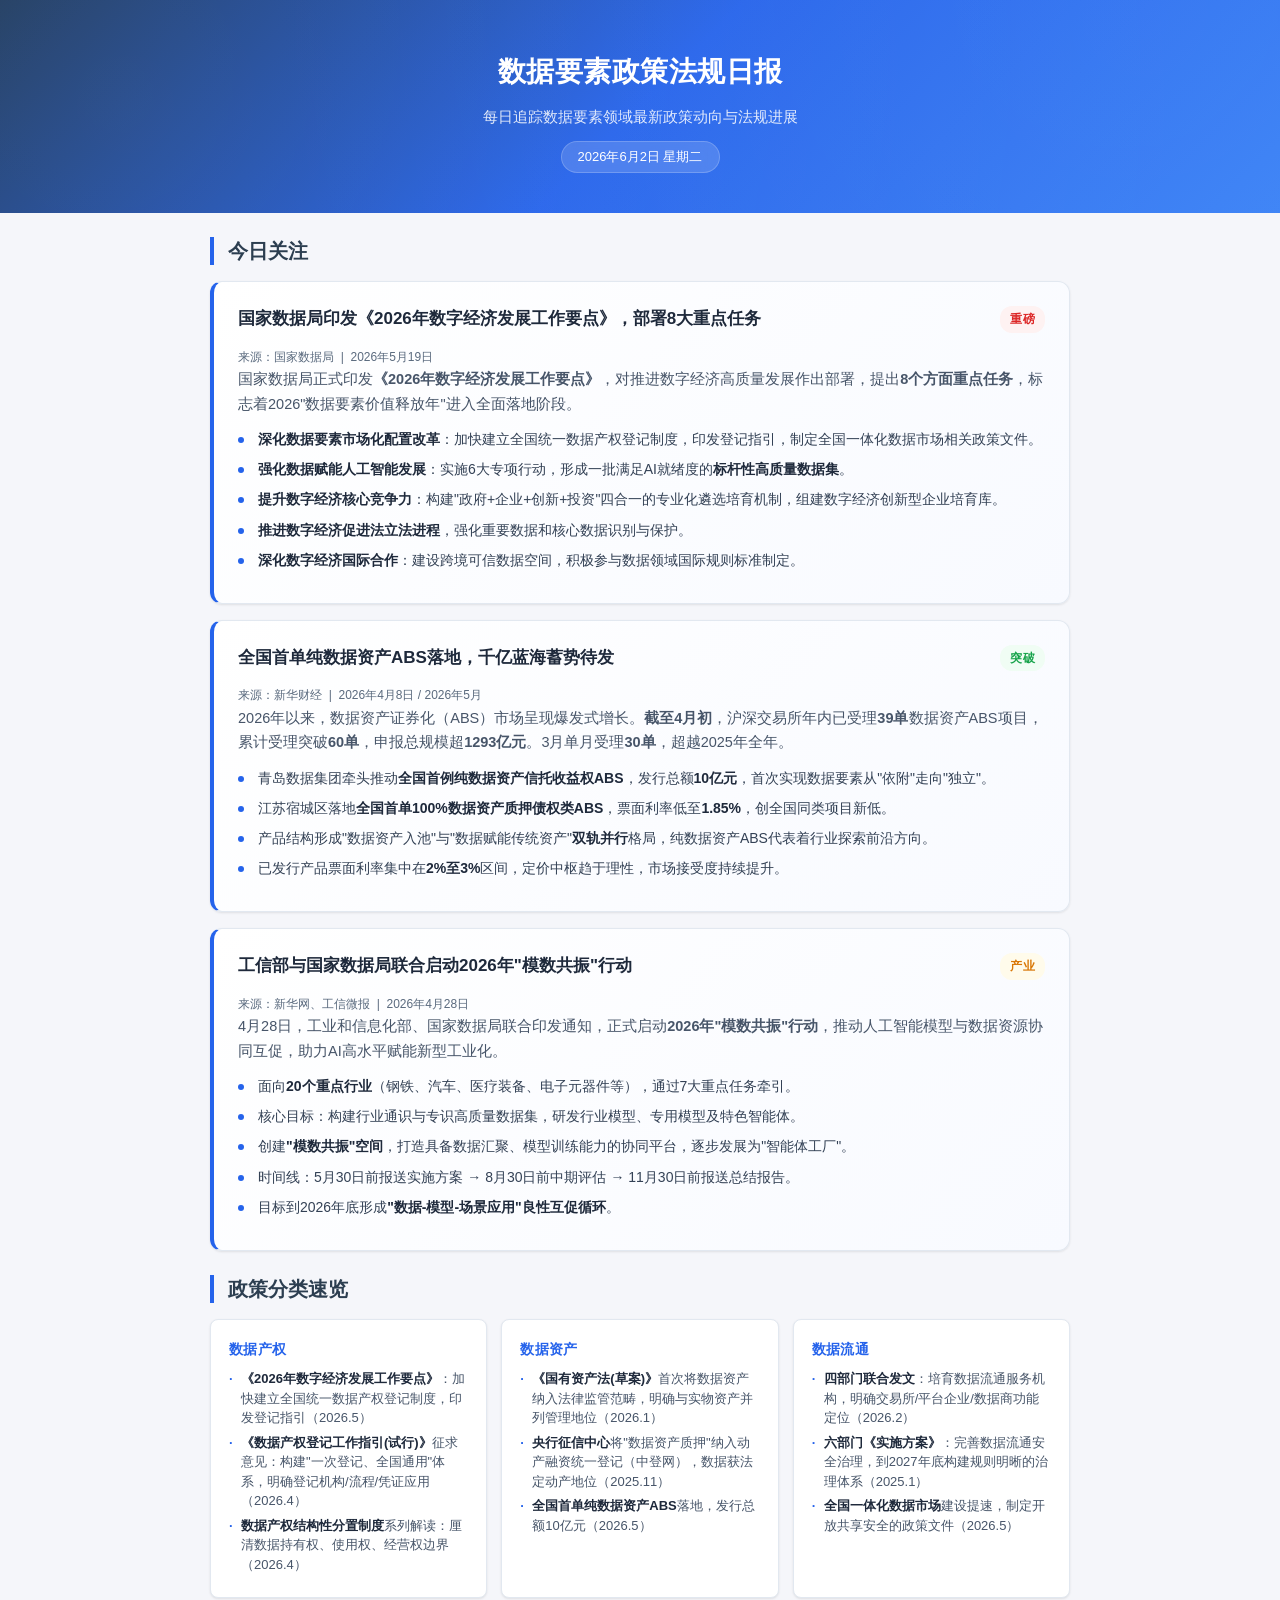
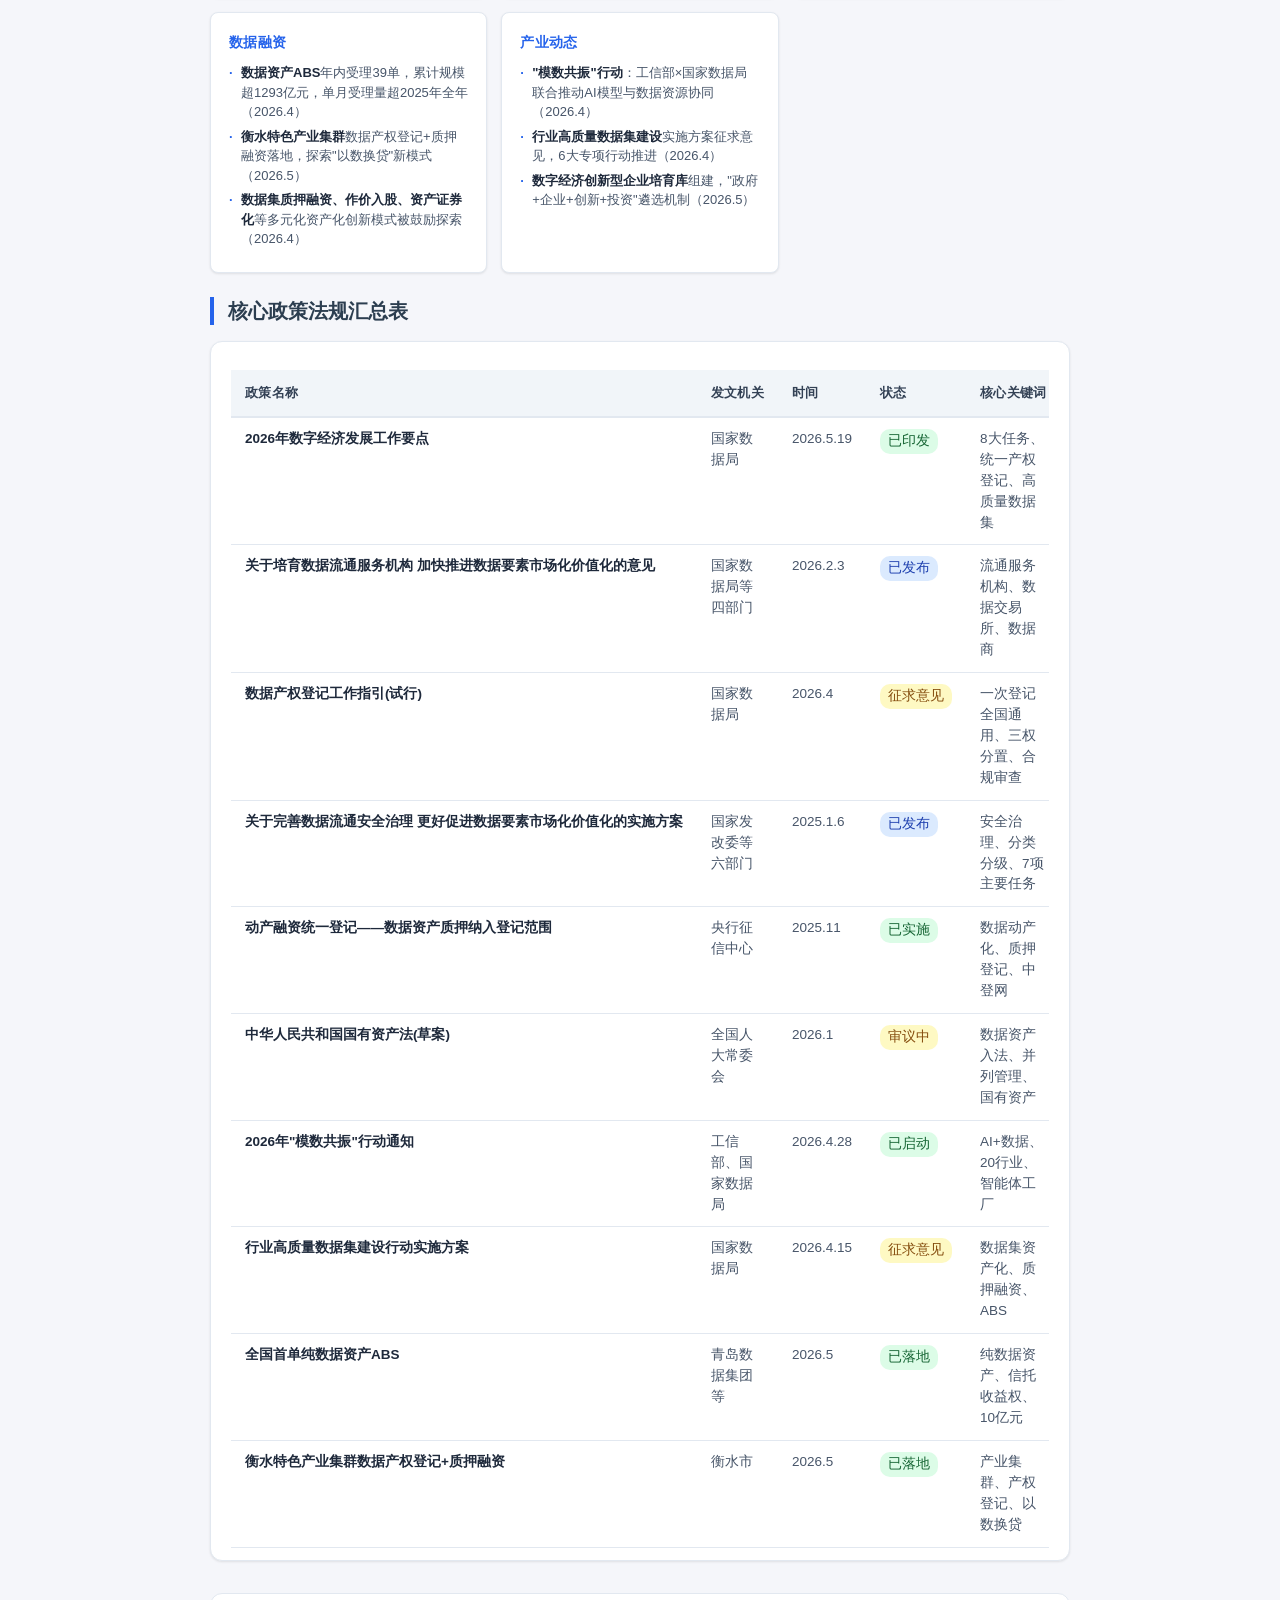
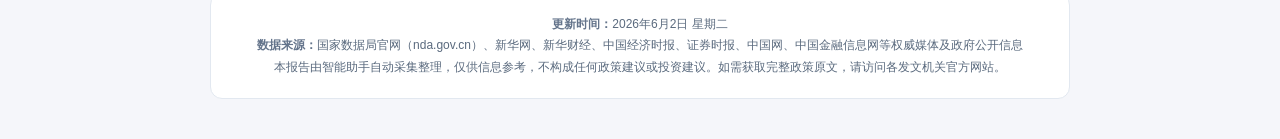
==== zhengce/index.html @ 7ed3e8ef "Add data policy daily report" ====
<!DOCTYPE html>
<html lang="zh-CN">
<head>
<meta charset="UTF-8">
<meta name="viewport" content="width=device-width, initial-scale=1.0">
<title>数据要素政策法规日报 | 2026年6月2日</title>
<style>
  :root {
    --bg: #f5f6fa;
    --card-bg: #ffffff;
    --text: #2c3e50;
    --text-secondary: #5a6a7e;
    --accent: #2563eb;
    --accent-light: #dbeafe;
    --accent-dark: #1d4ed8;
    --border: #e2e8f0;
    --tag-bg: #eff6ff;
    --tag-text: #2563eb;
    --highlight-bg: #fef9c3;
    --shadow: 0 1px 3px rgba(0,0,0,0.06), 0 1px 2px rgba(0,0,0,0.04);
    --shadow-md: 0 4px 6px rgba(0,0,0,0.05), 0 2px 4px rgba(0,0,0,0.04);
    --radius: 12px;
    --radius-sm: 8px;
  }

  * { margin: 0; padding: 0; box-sizing: border-box; }

  body {
    font-family: -apple-system, BlinkMacSystemFont, "Segoe UI", "PingFang SC", "Hiragino Sans GB", "Microsoft YaHei", sans-serif;
    background: var(--bg);
    color: var(--text);
    line-height: 1.7;
    -webkit-font-smoothing: antialiased;
  }

  /* Banner */
  .banner {
    background: linear-gradient(135deg, #1e3a5f 0%, #2563eb 50%, #3b82f6 100%);
    color: #fff;
    padding: 48px 24px 40px;
    text-align: center;
    position: relative;
    overflow: hidden;
  }
  .banner::before {
    content: "";
    position: absolute;
    top: -50%;
    left: -50%;
    width: 200%;
    height: 200%;
    background: radial-gradient(circle at 30% 50%, rgba(255,255,255,0.06) 0%, transparent 60%),
                radial-gradient(circle at 70% 30%, rgba(255,255,255,0.04) 0%, transparent 50%);
  }
  .banner h1 {
    font-size: 28px;
    font-weight: 700;
    letter-spacing: 0.5px;
    position: relative;
    margin-bottom: 8px;
  }
  .banner .subtitle {
    font-size: 15px;
    opacity: 0.85;
    position: relative;
    font-weight: 400;
  }
  .banner .date-badge {
    display: inline-block;
    background: rgba(255,255,255,0.15);
    backdrop-filter: blur(8px);
    border: 1px solid rgba(255,255,255,0.2);
    border-radius: 20px;
    padding: 4px 16px;
    font-size: 13px;
    margin-top: 12px;
    position: relative;
  }

  /* Container */
  .container {
    max-width: 900px;
    margin: 0 auto;
    padding: 0 20px 40px;
  }

  /* Section */
  .section {
    margin-top: 24px;
  }
  .section-title {
    font-size: 20px;
    font-weight: 700;
    color: var(--text);
    margin-bottom: 16px;
    padding-left: 14px;
    border-left: 4px solid var(--accent);
    line-height: 1.4;
  }
  .section-title .icon {
    margin-right: 6px;
  }

  /* Cards */
  .card {
    background: var(--card-bg);
    border-radius: var(--radius);
    padding: 24px;
    margin-bottom: 16px;
    box-shadow: var(--shadow);
    border: 1px solid var(--border);
    transition: box-shadow 0.2s;
  }
  .card:hover {
    box-shadow: var(--shadow-md);
  }

  /* Highlight card */
  .card-highlight {
    border-left: 4px solid var(--accent);
    background: linear-gradient(135deg, #ffffff 0%, #f8faff 100%);
  }

  .card-header {
    display: flex;
    align-items: flex-start;
    justify-content: space-between;
    margin-bottom: 14px;
    flex-wrap: wrap;
    gap: 8px;
  }
  .card-title {
    font-size: 17px;
    font-weight: 700;
    color: #1e293b;
    line-height: 1.5;
    flex: 1;
    min-width: 200px;
  }
  .card-tag {
    display: inline-block;
    background: var(--tag-bg);
    color: var(--tag-text);
    font-size: 12px;
    font-weight: 600;
    padding: 3px 10px;
    border-radius: 12px;
    white-space: nowrap;
    letter-spacing: 0.3px;
  }
  .card-tag.red {
    background: #fef2f2;
    color: #dc2626;
  }
  .card-tag.green {
    background: #f0fdf4;
    color: #16a34a;
  }
  .card-tag.amber {
    background: #fffbeb;
    color: #d97706;
  }
  .card-source {
    font-size: 12px;
    color: var(--text-secondary);
    margin-top: 2px;
  }
  .card-body p {
    margin-bottom: 10px;
    color: #475569;
    font-size: 14.5px;
  }
  .card-body p:last-child { margin-bottom: 0; }

  .points {
    list-style: none;
    padding: 0;
    margin: 12px 0 0;
  }
  .points li {
    position: relative;
    padding-left: 20px;
    margin-bottom: 7px;
    font-size: 14px;
    color: #334155;
    line-height: 1.65;
  }
  .points li::before {
    content: "";
    position: absolute;
    left: 0;
    top: 9px;
    width: 6px;
    height: 6px;
    background: var(--accent);
    border-radius: 50%;
  }
  .points li strong {
    color: #1e293b;
  }

  /* Category grid */
  .cat-grid {
    display: grid;
    grid-template-columns: repeat(auto-fill, minmax(270px, 1fr));
    gap: 14px;
  }
  .cat-card {
    background: var(--card-bg);
    border-radius: var(--radius-sm);
    padding: 18px;
    box-shadow: var(--shadow);
    border: 1px solid var(--border);
    transition: transform 0.15s, box-shadow 0.15s;
  }
  .cat-card:hover {
    transform: translateY(-1px);
    box-shadow: var(--shadow-md);
  }
  .cat-card .cat-name {
    font-size: 14px;
    font-weight: 700;
    color: var(--accent);
    margin-bottom: 8px;
    letter-spacing: 0.3px;
  }
  .cat-card .cat-item {
    font-size: 13px;
    color: #475569;
    margin-bottom: 5px;
    padding-left: 12px;
    position: relative;
    line-height: 1.5;
  }
  .cat-card .cat-item::before {
    content: "·";
    position: absolute;
    left: 0;
    color: var(--accent);
    font-weight: 700;
  }
  .cat-card .cat-item strong {
    color: #1e293b;
  }

  /* Table */
  .table-wrap {
    overflow-x: auto;
    -webkit-overflow-scrolling: touch;
    margin-top: 8px;
  }
  table {
    width: 100%;
    border-collapse: collapse;
    font-size: 13.5px;
    min-width: 700px;
  }
  table thead th {
    background: #f1f5f9;
    color: #334155;
    font-weight: 700;
    padding: 12px 14px;
    text-align: left;
    border-bottom: 2px solid var(--border);
    white-space: nowrap;
    font-size: 13px;
    letter-spacing: 0.3px;
  }
  table tbody td {
    padding: 11px 14px;
    border-bottom: 1px solid var(--border);
    color: #475569;
    vertical-align: top;
    line-height: 1.55;
  }
  table tbody tr:hover {
    background: #f8fafc;
  }
  table tbody td:first-child {
    font-weight: 600;
    color: #1e293b;
    white-space: nowrap;
  }
  table .col-status {
    font-size: 12px;
    font-weight: 600;
  }
  .status-active {
    display: inline-block;
    background: #dcfce7;
    color: #166534;
    padding: 2px 8px;
    border-radius: 10px;
    white-space: nowrap;
  }
  .status-draft {
    display: inline-block;
    background: #fef9c3;
    color: #854d0e;
    padding: 2px 8px;
    border-radius: 10px;
    white-space: nowrap;
  }
  .status-enacted {
    display: inline-block;
    background: #dbeafe;
    color: #1e40af;
    padding: 2px 8px;
    border-radius: 10px;
    white-space: nowrap;
  }

  /* Footer */
  .footer {
    margin-top: 32px;
    padding: 20px 24px;
    background: var(--card-bg);
    border-radius: var(--radius);
    border: 1px solid var(--border);
    text-align: center;
    font-size: 12px;
    color: var(--text-secondary);
    line-height: 1.8;
  }
  .footer strong { color: #64748b; }

  /* Responsive */
  @media (max-width: 640px) {
    .banner { padding: 32px 16px 28px; }
    .banner h1 { font-size: 22px; }
    .container { padding: 0 12px 28px; }
    .card { padding: 16px; }
    .card-title { font-size: 15px; }
    .section-title { font-size: 17px; }
    .cat-grid { grid-template-columns: 1fr; }
    table { font-size: 12px; }
    table thead th, table tbody td { padding: 8px 10px; }
  }

  @media print {
    body { background: #fff; }
    .banner { background: #1e3a5f !important; -webkit-print-color-adjust: exact; }
    .card { box-shadow: none; border: 1px solid #ddd; break-inside: avoid; }
    .cat-card { box-shadow: none; border: 1px solid #ddd; break-inside: avoid; }
  }
</style>
</head>
<body>

<!-- ============ BANNER ============ -->
<div class="banner">
  <h1>数据要素政策法规日报</h1>
  <p class="subtitle">每日追踪数据要素领域最新政策动向与法规进展</p>
  <span class="date-badge">2026年6月2日 星期二</span>
</div>

<div class="container">

<!-- ============ 今日关注 ============ -->
<div class="section">
  <div class="section-title">今日关注</div>

  <!-- 关注1 -->
  <div class="card card-highlight">
    <div class="card-header">
      <div class="card-title">国家数据局印发《2026年数字经济发展工作要点》，部署8大重点任务</div>
      <span class="card-tag red">重磅</span>
    </div>
    <div class="card-source">来源：国家数据局 &nbsp;|&nbsp; 2026年5月19日</div>
    <div class="card-body">
      <p>国家数据局正式印发<strong>《2026年数字经济发展工作要点》</strong>，对推进数字经济高质量发展作出部署，提出<strong>8个方面重点任务</strong>，标志着2026"数据要素价值释放年"进入全面落地阶段。</p>
      <ul class="points">
        <li><strong>深化数据要素市场化配置改革</strong>：加快建立全国统一数据产权登记制度，印发登记指引，制定全国一体化数据市场相关政策文件。</li>
        <li><strong>强化数据赋能人工智能发展</strong>：实施6大专项行动，形成一批满足AI就绪度的<strong>标杆性高质量数据集</strong>。</li>
        <li><strong>提升数字经济核心竞争力</strong>：构建"政府+企业+创新+投资"四合一的专业化遴选培育机制，组建数字经济创新型企业培育库。</li>
        <li><strong>推进数字经济促进法立法进程</strong>，强化重要数据和核心数据识别与保护。</li>
        <li><strong>深化数字经济国际合作</strong>：建设跨境可信数据空间，积极参与数据领域国际规则标准制定。</li>
      </ul>
    </div>
  </div>

  <!-- 关注2 -->
  <div class="card card-highlight">
    <div class="card-header">
      <div class="card-title">全国首单纯数据资产ABS落地，千亿蓝海蓄势待发</div>
      <span class="card-tag green">突破</span>
    </div>
    <div class="card-source">来源：新华财经 &nbsp;|&nbsp; 2026年4月8日 / 2026年5月</div>
    <div class="card-body">
      <p>2026年以来，数据资产证券化（ABS）市场呈现爆发式增长。<strong>截至4月初</strong>，沪深交易所年内已受理<strong>39单</strong>数据资产ABS项目，累计受理突破<strong>60单</strong>，申报总规模超<strong>1293亿元</strong>。3月单月受理<strong>30单</strong>，超越2025年全年。</p>
      <ul class="points">
        <li>青岛数据集团牵头推动<strong>全国首例纯数据资产信托收益权ABS</strong>，发行总额<strong>10亿元</strong>，首次实现数据要素从"依附"走向"独立"。</li>
        <li>江苏宿城区落地<strong>全国首单100%数据资产质押债权类ABS</strong>，票面利率低至<strong>1.85%</strong>，创全国同类项目新低。</li>
        <li>产品结构形成"数据资产入池"与"数据赋能传统资产"<strong>双轨并行</strong>格局，纯数据资产ABS代表着行业探索前沿方向。</li>
        <li>已发行产品票面利率集中在<strong>2%至3%</strong>区间，定价中枢趋于理性，市场接受度持续提升。</li>
      </ul>
    </div>
  </div>

  <!-- 关注3 -->
  <div class="card card-highlight">
    <div class="card-header">
      <div class="card-title">工信部与国家数据局联合启动2026年"模数共振"行动</div>
      <span class="card-tag amber">产业</span>
    </div>
    <div class="card-source">来源：新华网、工信微报 &nbsp;|&nbsp; 2026年4月28日</div>
    <div class="card-body">
      <p>4月28日，工业和信息化部、国家数据局联合印发通知，正式启动<strong>2026年"模数共振"行动</strong>，推动人工智能模型与数据资源协同互促，助力AI高水平赋能新型工业化。</p>
      <ul class="points">
        <li>面向<strong>20个重点行业</strong>（钢铁、汽车、医疗装备、电子元器件等），通过7大重点任务牵引。</li>
        <li>核心目标：构建行业通识与专识高质量数据集，研发行业模型、专用模型及特色智能体。</li>
        <li>创建<strong>"模数共振"空间</strong>，打造具备数据汇聚、模型训练能力的协同平台，逐步发展为"智能体工厂"。</li>
        <li>时间线：5月30日前报送实施方案 → 8月30日前中期评估 → 11月30日前报送总结报告。</li>
        <li>目标到2026年底形成<strong>"数据-模型-场景应用"良性互促循环</strong>。</li>
      </ul>
    </div>
  </div>
</div>

<!-- ============ 政策分类速览 ============ -->
<div class="section">
  <div class="section-title">政策分类速览</div>
  <div class="cat-grid">

    <!-- 数据产权 -->
    <div class="cat-card">
      <div class="cat-name">数据产权</div>
      <div class="cat-item"><strong>《2026年数字经济发展工作要点》</strong>：加快建立全国统一数据产权登记制度，印发登记指引（2026.5）</div>
      <div class="cat-item"><strong>《数据产权登记工作指引(试行)》</strong>征求意见：构建"一次登记、全国通用"体系，明确登记机构/流程/凭证应用（2026.4）</div>
      <div class="cat-item"><strong>数据产权结构性分置制度</strong>系列解读：厘清数据持有权、使用权、经营权边界（2026.4）</div>
    </div>

    <!-- 数据资产 -->
    <div class="cat-card">
      <div class="cat-name">数据资产</div>
      <div class="cat-item"><strong>《国有资产法(草案)》</strong>首次将数据资产纳入法律监管范畴，明确与实物资产并列管理地位（2026.1）</div>
      <div class="cat-item"><strong>央行征信中心</strong>将"数据资产质押"纳入动产融资统一登记（中登网），数据获法定动产地位（2025.11）</div>
      <div class="cat-item"><strong>全国首单纯数据资产ABS</strong>落地，发行总额10亿元（2026.5）</div>
    </div>

    <!-- 数据流通 -->
    <div class="cat-card">
      <div class="cat-name">数据流通</div>
      <div class="cat-item"><strong>四部门联合发文</strong>：培育数据流通服务机构，明确交易所/平台企业/数据商功能定位（2026.2）</div>
      <div class="cat-item"><strong>六部门《实施方案》</strong>：完善数据流通安全治理，到2027年底构建规则明晰的治理体系（2025.1）</div>
      <div class="cat-item"><strong>全国一体化数据市场</strong>建设提速，制定开放共享安全的政策文件（2026.5）</div>
    </div>

    <!-- 数据融资 -->
    <div class="cat-card">
      <div class="cat-name">数据融资</div>
      <div class="cat-item"><strong>数据资产ABS</strong>年内受理39单，累计规模超1293亿元，单月受理量超2025年全年（2026.4）</div>
      <div class="cat-item"><strong>衡水特色产业集群</strong>数据产权登记+质押融资落地，探索"以数换贷"新模式（2026.5）</div>
      <div class="cat-item"><strong>数据集质押融资、作价入股、资产证券化</strong>等多元化资产化创新模式被鼓励探索（2026.4）</div>
    </div>

    <!-- 产业动态 -->
    <div class="cat-card">
      <div class="cat-name">产业动态</div>
      <div class="cat-item"><strong>"模数共振"行动</strong>：工信部×国家数据局联合推动AI模型与数据资源协同（2026.4）</div>
      <div class="cat-item"><strong>行业高质量数据集建设</strong>实施方案征求意见，6大专项行动推进（2026.4）</div>
      <div class="cat-item"><strong>数字经济创新型企业培育库</strong>组建，"政府+企业+创新+投资"遴选机制（2026.5）</div>
    </div>

  </div>
</div>

<!-- ============ 核心政策汇总表 ============ -->
<div class="section">
  <div class="section-title">核心政策法规汇总表</div>
  <div class="card" style="padding: 20px 20px 12px;">
    <div class="table-wrap">
      <table>
        <thead>
          <tr>
            <th style="width:42%;">政策名称</th>
            <th style="width:15%;">发文机关</th>
            <th style="width:13%;">时间</th>
            <th style="width:12%;">状态</th>
            <th style="width:18%;">核心关键词</th>
          </tr>
        </thead>
        <tbody>
          <tr>
            <td>2026年数字经济发展工作要点</td>
            <td>国家数据局</td>
            <td>2026.5.19</td>
            <td><span class="status-active">已印发</span></td>
            <td>8大任务、统一产权登记、高质量数据集</td>
          </tr>
          <tr>
            <td>关于培育数据流通服务机构 加快推进数据要素市场化价值化的意见</td>
            <td>国家数据局等四部门</td>
            <td>2026.2.3</td>
            <td><span class="status-enacted">已发布</span></td>
            <td>流通服务机构、数据交易所、数据商</td>
          </tr>
          <tr>
            <td>数据产权登记工作指引(试行)</td>
            <td>国家数据局</td>
            <td>2026.4</td>
            <td><span class="status-draft">征求意见</span></td>
            <td>一次登记全国通用、三权分置、合规审查</td>
          </tr>
          <tr>
            <td>关于完善数据流通安全治理 更好促进数据要素市场化价值化的实施方案</td>
            <td>国家发改委等六部门</td>
            <td>2025.1.6</td>
            <td><span class="status-enacted">已发布</span></td>
            <td>安全治理、分类分级、7项主要任务</td>
          </tr>
          <tr>
            <td>动产融资统一登记——数据资产质押纳入登记范围</td>
            <td>央行征信中心</td>
            <td>2025.11</td>
            <td><span class="status-active">已实施</span></td>
            <td>数据动产化、质押登记、中登网</td>
          </tr>
          <tr>
            <td>中华人民共和国国有资产法(草案)</td>
            <td>全国人大常委会</td>
            <td>2026.1</td>
            <td><span class="status-draft">审议中</span></td>
            <td>数据资产入法、并列管理、国有资产</td>
          </tr>
          <tr>
            <td>2026年"模数共振"行动通知</td>
            <td>工信部、国家数据局</td>
            <td>2026.4.28</td>
            <td><span class="status-active">已启动</span></td>
            <td>AI+数据、20行业、智能体工厂</td>
          </tr>
          <tr>
            <td>行业高质量数据集建设行动实施方案</td>
            <td>国家数据局</td>
            <td>2026.4.15</td>
            <td><span class="status-draft">征求意见</span></td>
            <td>数据集资产化、质押融资、ABS</td>
          </tr>
          <tr>
            <td>全国首单纯数据资产ABS</td>
            <td>青岛数据集团等</td>
            <td>2026.5</td>
            <td><span class="status-active">已落地</span></td>
            <td>纯数据资产、信托收益权、10亿元</td>
          </tr>
          <tr>
            <td>衡水特色产业集群数据产权登记+质押融资</td>
            <td>衡水市</td>
            <td>2026.5</td>
            <td><span class="status-active">已落地</span></td>
            <td>产业集群、产权登记、以数换贷</td>
          </tr>
        </tbody>
      </table>
    </div>
  </div>
</div>

<!-- ============ 页脚 ============ -->
<div class="footer">
  <p><strong>更新时间：</strong>2026年6月2日 星期二</p>
  <p><strong>数据来源：</strong>国家数据局官网（nda.gov.cn）、新华网、新华财经、中国经济时报、证券时报、中国网、中国金融信息网等权威媒体及政府公开信息</p>
  <p>本报告由智能助手自动采集整理，仅供信息参考，不构成任何政策建议或投资建议。如需获取完整政策原文，请访问各发文机关官方网站。</p>
</div>

</div>

</body>
</html>
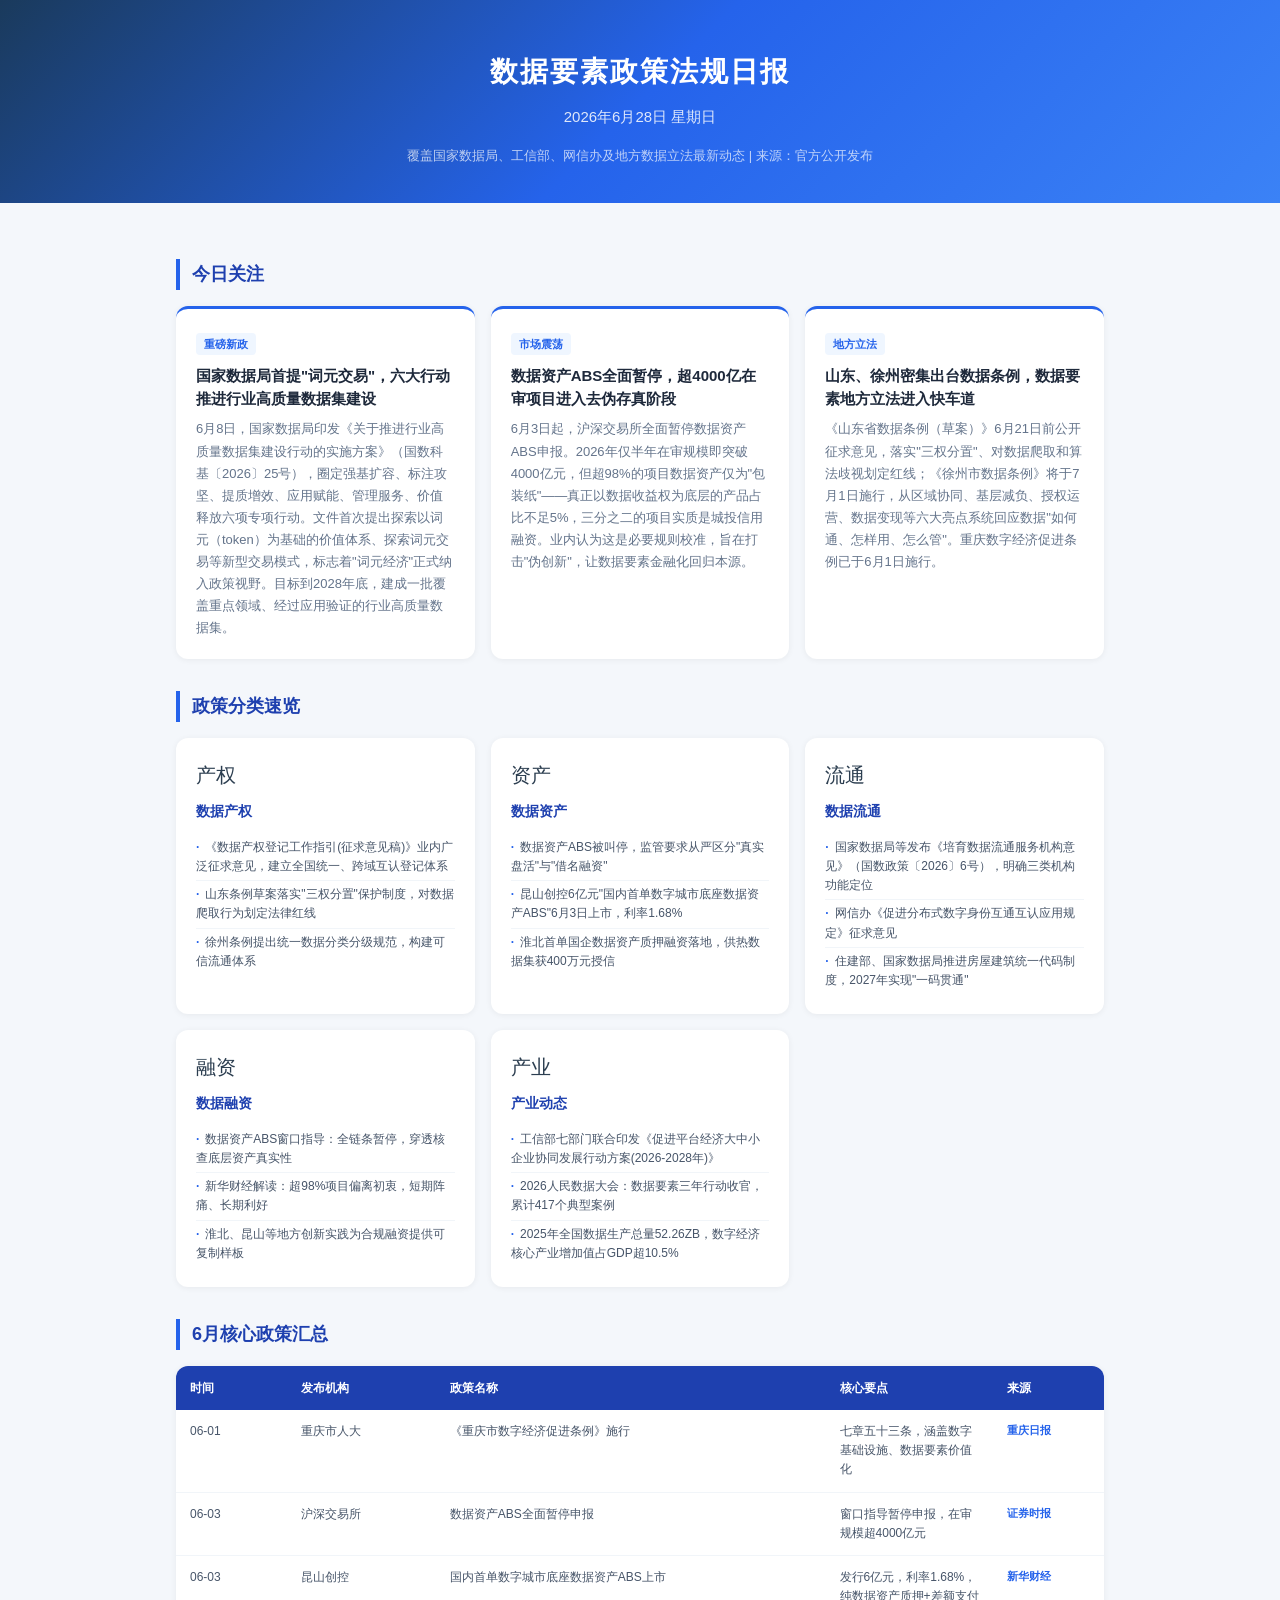
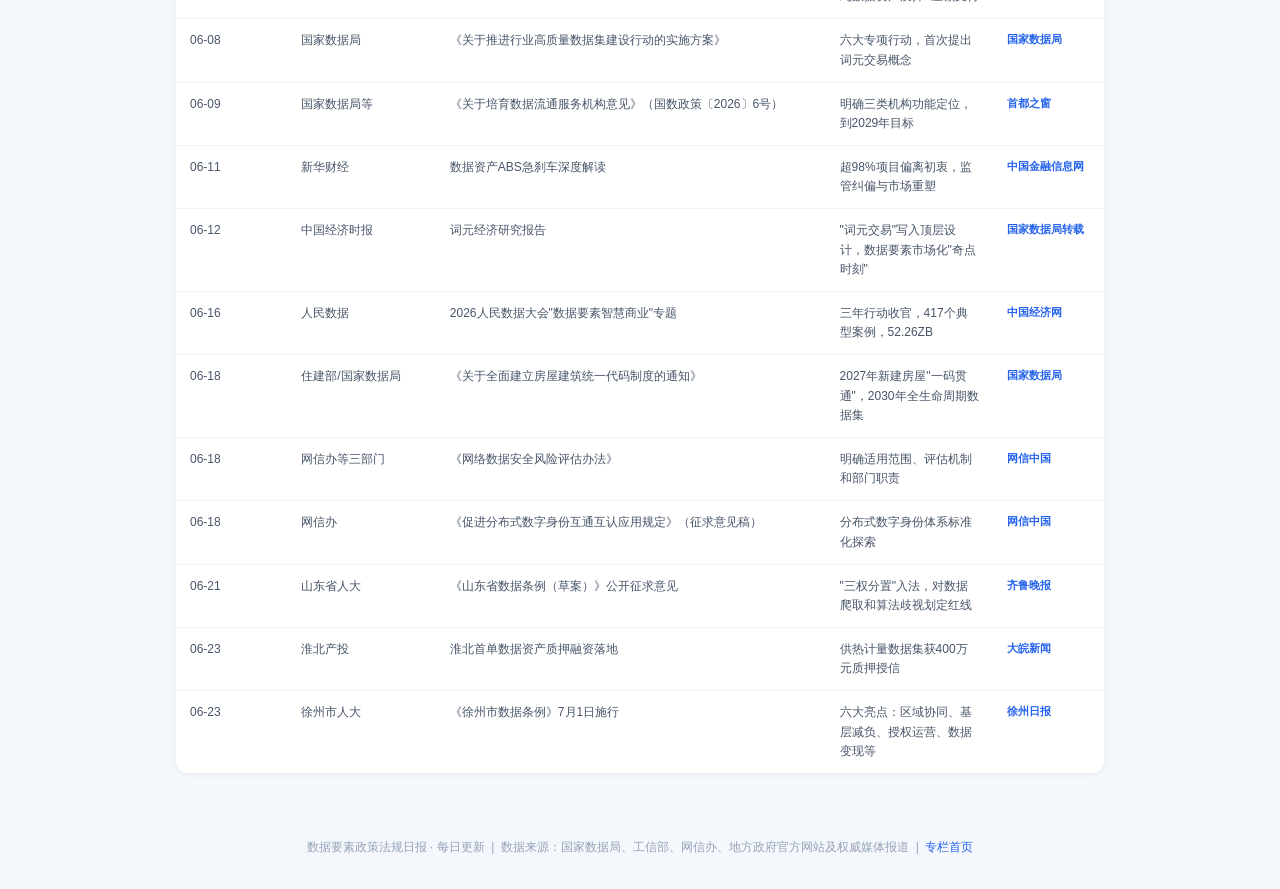
==== commit 39347100: "Update: 20260628 data policy daily report" ====
--- a/zhengce/index.html
+++ b/zhengce/index.html
@@ -3,568 +3,249 @@
 <head>
 <meta charset="UTF-8">
 <meta name="viewport" content="width=device-width, initial-scale=1.0">
-<title>数据要素政策法规日报 | 2026年6月2日</title>
+<title>数据要素政策法规日报</title>
 <style>
-  :root {
-    --bg: #f5f6fa;
-    --card-bg: #ffffff;
-    --text: #2c3e50;
-    --text-secondary: #5a6a7e;
-    --accent: #2563eb;
-    --accent-light: #dbeafe;
-    --accent-dark: #1d4ed8;
-    --border: #e2e8f0;
-    --tag-bg: #eff6ff;
-    --tag-text: #2563eb;
-    --highlight-bg: #fef9c3;
-    --shadow: 0 1px 3px rgba(0,0,0,0.06), 0 1px 2px rgba(0,0,0,0.04);
-    --shadow-md: 0 4px 6px rgba(0,0,0,0.05), 0 2px 4px rgba(0,0,0,0.04);
-    --radius: 12px;
-    --radius-sm: 8px;
-  }
-
-  * { margin: 0; padding: 0; box-sizing: border-box; }
-
-  body {
-    font-family: -apple-system, BlinkMacSystemFont, "Segoe UI", "PingFang SC", "Hiragino Sans GB", "Microsoft YaHei", sans-serif;
-    background: var(--bg);
-    color: var(--text);
-    line-height: 1.7;
-    -webkit-font-smoothing: antialiased;
-  }
-
-  /* Banner */
-  .banner {
-    background: linear-gradient(135deg, #1e3a5f 0%, #2563eb 50%, #3b82f6 100%);
-    color: #fff;
-    padding: 48px 24px 40px;
-    text-align: center;
-    position: relative;
-    overflow: hidden;
-  }
-  .banner::before {
-    content: "";
-    position: absolute;
-    top: -50%;
-    left: -50%;
-    width: 200%;
-    height: 200%;
-    background: radial-gradient(circle at 30% 50%, rgba(255,255,255,0.06) 0%, transparent 60%),
-                radial-gradient(circle at 70% 30%, rgba(255,255,255,0.04) 0%, transparent 50%);
-  }
-  .banner h1 {
-    font-size: 28px;
-    font-weight: 700;
-    letter-spacing: 0.5px;
-    position: relative;
-    margin-bottom: 8px;
-  }
-  .banner .subtitle {
-    font-size: 15px;
-    opacity: 0.85;
-    position: relative;
-    font-weight: 400;
-  }
-  .banner .date-badge {
-    display: inline-block;
-    background: rgba(255,255,255,0.15);
-    backdrop-filter: blur(8px);
-    border: 1px solid rgba(255,255,255,0.2);
-    border-radius: 20px;
-    padding: 4px 16px;
-    font-size: 13px;
-    margin-top: 12px;
-    position: relative;
-  }
-
-  /* Container */
-  .container {
-    max-width: 900px;
-    margin: 0 auto;
-    padding: 0 20px 40px;
-  }
-
-  /* Section */
-  .section {
-    margin-top: 24px;
-  }
-  .section-title {
-    font-size: 20px;
-    font-weight: 700;
-    color: var(--text);
-    margin-bottom: 16px;
-    padding-left: 14px;
-    border-left: 4px solid var(--accent);
-    line-height: 1.4;
-  }
-  .section-title .icon {
-    margin-right: 6px;
-  }
-
-  /* Cards */
-  .card {
-    background: var(--card-bg);
-    border-radius: var(--radius);
-    padding: 24px;
-    margin-bottom: 16px;
-    box-shadow: var(--shadow);
-    border: 1px solid var(--border);
-    transition: box-shadow 0.2s;
-  }
-  .card:hover {
-    box-shadow: var(--shadow-md);
-  }
-
-  /* Highlight card */
-  .card-highlight {
-    border-left: 4px solid var(--accent);
-    background: linear-gradient(135deg, #ffffff 0%, #f8faff 100%);
-  }
-
-  .card-header {
-    display: flex;
-    align-items: flex-start;
-    justify-content: space-between;
-    margin-bottom: 14px;
-    flex-wrap: wrap;
-    gap: 8px;
-  }
-  .card-title {
-    font-size: 17px;
-    font-weight: 700;
-    color: #1e293b;
-    line-height: 1.5;
-    flex: 1;
-    min-width: 200px;
-  }
-  .card-tag {
-    display: inline-block;
-    background: var(--tag-bg);
-    color: var(--tag-text);
-    font-size: 12px;
-    font-weight: 600;
-    padding: 3px 10px;
-    border-radius: 12px;
-    white-space: nowrap;
-    letter-spacing: 0.3px;
-  }
-  .card-tag.red {
-    background: #fef2f2;
-    color: #dc2626;
-  }
-  .card-tag.green {
-    background: #f0fdf4;
-    color: #16a34a;
-  }
-  .card-tag.amber {
-    background: #fffbeb;
-    color: #d97706;
-  }
-  .card-source {
-    font-size: 12px;
-    color: var(--text-secondary);
-    margin-top: 2px;
-  }
-  .card-body p {
-    margin-bottom: 10px;
-    color: #475569;
-    font-size: 14.5px;
-  }
-  .card-body p:last-child { margin-bottom: 0; }
-
-  .points {
-    list-style: none;
-    padding: 0;
-    margin: 12px 0 0;
-  }
-  .points li {
-    position: relative;
-    padding-left: 20px;
-    margin-bottom: 7px;
-    font-size: 14px;
-    color: #334155;
-    line-height: 1.65;
-  }
-  .points li::before {
-    content: "";
-    position: absolute;
-    left: 0;
-    top: 9px;
-    width: 6px;
-    height: 6px;
-    background: var(--accent);
-    border-radius: 50%;
-  }
-  .points li strong {
-    color: #1e293b;
-  }
-
-  /* Category grid */
-  .cat-grid {
-    display: grid;
-    grid-template-columns: repeat(auto-fill, minmax(270px, 1fr));
-    gap: 14px;
-  }
-  .cat-card {
-    background: var(--card-bg);
-    border-radius: var(--radius-sm);
-    padding: 18px;
-    box-shadow: var(--shadow);
-    border: 1px solid var(--border);
-    transition: transform 0.15s, box-shadow 0.15s;
-  }
-  .cat-card:hover {
-    transform: translateY(-1px);
-    box-shadow: var(--shadow-md);
-  }
-  .cat-card .cat-name {
-    font-size: 14px;
-    font-weight: 700;
-    color: var(--accent);
-    margin-bottom: 8px;
-    letter-spacing: 0.3px;
-  }
-  .cat-card .cat-item {
-    font-size: 13px;
-    color: #475569;
-    margin-bottom: 5px;
-    padding-left: 12px;
-    position: relative;
-    line-height: 1.5;
-  }
-  .cat-card .cat-item::before {
-    content: "·";
-    position: absolute;
-    left: 0;
-    color: var(--accent);
-    font-weight: 700;
-  }
-  .cat-card .cat-item strong {
-    color: #1e293b;
-  }
-
-  /* Table */
-  .table-wrap {
-    overflow-x: auto;
-    -webkit-overflow-scrolling: touch;
-    margin-top: 8px;
-  }
-  table {
-    width: 100%;
-    border-collapse: collapse;
-    font-size: 13.5px;
-    min-width: 700px;
-  }
-  table thead th {
-    background: #f1f5f9;
-    color: #334155;
-    font-weight: 700;
-    padding: 12px 14px;
-    text-align: left;
-    border-bottom: 2px solid var(--border);
-    white-space: nowrap;
-    font-size: 13px;
-    letter-spacing: 0.3px;
-  }
-  table tbody td {
-    padding: 11px 14px;
-    border-bottom: 1px solid var(--border);
-    color: #475569;
-    vertical-align: top;
-    line-height: 1.55;
-  }
-  table tbody tr:hover {
-    background: #f8fafc;
-  }
-  table tbody td:first-child {
-    font-weight: 600;
-    color: #1e293b;
-    white-space: nowrap;
-  }
-  table .col-status {
-    font-size: 12px;
-    font-weight: 600;
-  }
-  .status-active {
-    display: inline-block;
-    background: #dcfce7;
-    color: #166534;
-    padding: 2px 8px;
-    border-radius: 10px;
-    white-space: nowrap;
-  }
-  .status-draft {
-    display: inline-block;
-    background: #fef9c3;
-    color: #854d0e;
-    padding: 2px 8px;
-    border-radius: 10px;
-    white-space: nowrap;
-  }
-  .status-enacted {
-    display: inline-block;
-    background: #dbeafe;
-    color: #1e40af;
-    padding: 2px 8px;
-    border-radius: 10px;
-    white-space: nowrap;
-  }
-
-  /* Footer */
-  .footer {
-    margin-top: 32px;
-    padding: 20px 24px;
-    background: var(--card-bg);
-    border-radius: var(--radius);
-    border: 1px solid var(--border);
-    text-align: center;
-    font-size: 12px;
-    color: var(--text-secondary);
-    line-height: 1.8;
-  }
-  .footer strong { color: #64748b; }
-
-  /* Responsive */
-  @media (max-width: 640px) {
-    .banner { padding: 32px 16px 28px; }
-    .banner h1 { font-size: 22px; }
-    .container { padding: 0 12px 28px; }
-    .card { padding: 16px; }
-    .card-title { font-size: 15px; }
-    .section-title { font-size: 17px; }
-    .cat-grid { grid-template-columns: 1fr; }
-    table { font-size: 12px; }
-    table thead th, table tbody td { padding: 8px 10px; }
-  }
-
-  @media print {
-    body { background: #fff; }
-    .banner { background: #1e3a5f !important; -webkit-print-color-adjust: exact; }
-    .card { box-shadow: none; border: 1px solid #ddd; break-inside: avoid; }
-    .cat-card { box-shadow: none; border: 1px solid #ddd; break-inside: avoid; }
-  }
+*{margin:0;padding:0;box-sizing:border-box}
+body{font-family:-apple-system,BlinkMacSystemFont,"Segoe UI","PingFang SC","Hiragino Sans GB","Microsoft YaHei",sans-serif;background:#f4f7fb;color:#2c3e50;line-height:1.7}
+.banner{background:linear-gradient(135deg,#1a3a5c 0%,#2563eb 50%,#3b82f6 100%);color:#fff;padding:48px 24px 36px;text-align:center}
+.banner h1{font-size:28px;font-weight:700;letter-spacing:2px;margin-bottom:8px}
+.banner .date{font-size:15px;opacity:0.85;margin-bottom:16px}
+.banner .subtitle{font-size:13px;opacity:0.7;max-width:600px;margin:0 auto}
+.container{max-width:960px;margin:0 auto;padding:24px 16px}
+.section-title{font-size:18px;font-weight:700;color:#1e40af;border-left:4px solid #2563eb;padding-left:12px;margin:32px 0 16px}
+.highlight-grid{display:grid;grid-template-columns:repeat(auto-fit,minmax(280px,1fr));gap:16px;margin-bottom:8px}
+.highlight-card{background:#fff;border-radius:12px;padding:20px;box-shadow:0 1px 6px rgba(0,0,0,0.06);border-top:3px solid #2563eb;transition:box-shadow 0.2s}
+.highlight-card:hover{box-shadow:0 4px 16px rgba(37,99,235,0.12)}
+.highlight-card .tag{display:inline-block;background:#eff6ff;color:#2563eb;font-size:11px;padding:2px 8px;border-radius:4px;font-weight:600;margin-bottom:10px}
+.highlight-card h3{font-size:15px;font-weight:700;margin-bottom:8px;color:#1e293b;line-height:1.5}
+.highlight-card p{font-size:13px;color:#64748b;line-height:1.7}
+.category-grid{display:grid;grid-template-columns:repeat(auto-fit,minmax(260px,1fr));gap:16px;margin-bottom:8px}
+.cat-card{background:#fff;border-radius:12px;padding:20px;box-shadow:0 1px 6px rgba(0,0,0,0.06)}
+.cat-card .cat-icon{font-size:20px;margin-bottom:8px}
+.cat-card h4{font-size:14px;font-weight:700;color:#1e40af;margin-bottom:10px}
+.cat-card ul{list-style:none}
+.cat-card li{font-size:12px;color:#475569;padding:4px 0;border-bottom:1px solid #f1f5f9;line-height:1.6}
+.cat-card li:last-child{border-bottom:none}
+.cat-card li::before{content:"·";color:#2563eb;font-weight:700;margin-right:6px}
+.policy-table{width:100%;border-collapse:collapse;background:#fff;border-radius:12px;overflow:hidden;box-shadow:0 1px 6px rgba(0,0,0,0.06);margin-bottom:8px}
+.policy-table thead{background:#1e40af;color:#fff}
+.policy-table th{font-size:12px;font-weight:600;padding:12px 14px;text-align:left;white-space:nowrap}
+.policy-table td{font-size:12px;padding:12px 14px;border-bottom:1px solid #f1f5f9;color:#475569;vertical-align:top;line-height:1.6}
+.policy-table tr:last-child td{border-bottom:none}
+.policy-table .source{color:#2563eb;font-weight:600;font-size:11px;white-space:nowrap}
+.footer{text-align:center;padding:32px 16px;color:#94a3b8;font-size:12px}
+.footer a{color:#2563eb;text-decoration:none}
+@media(max-width:640px){.banner h1{font-size:22px}.policy-table{font-size:11px}.policy-table th,.policy-table td{padding:8px 10px}}
 </style>
 </head>
 <body>
 
-<!-- ============ BANNER ============ -->
 <div class="banner">
-  <h1>数据要素政策法规日报</h1>
-  <p class="subtitle">每日追踪数据要素领域最新政策动向与法规进展</p>
-  <span class="date-badge">2026年6月2日 星期二</span>
+<h1>数据要素政策法规日报</h1>
+<div class="date">2026年6月28日 星期日</div>
+<div class="subtitle">覆盖国家数据局、工信部、网信办及地方数据立法最新动态 | 来源：官方公开发布</div>
 </div>
 
 <div class="container">
 
-<!-- ============ 今日关注 ============ -->
-<div class="section">
-  <div class="section-title">今日关注</div>
-
-  <!-- 关注1 -->
-  <div class="card card-highlight">
-    <div class="card-header">
-      <div class="card-title">国家数据局印发《2026年数字经济发展工作要点》，部署8大重点任务</div>
-      <span class="card-tag red">重磅</span>
-    </div>
-    <div class="card-source">来源：国家数据局 &nbsp;|&nbsp; 2026年5月19日</div>
-    <div class="card-body">
-      <p>国家数据局正式印发<strong>《2026年数字经济发展工作要点》</strong>，对推进数字经济高质量发展作出部署，提出<strong>8个方面重点任务</strong>，标志着2026"数据要素价值释放年"进入全面落地阶段。</p>
-      <ul class="points">
-        <li><strong>深化数据要素市场化配置改革</strong>：加快建立全国统一数据产权登记制度，印发登记指引，制定全国一体化数据市场相关政策文件。</li>
-        <li><strong>强化数据赋能人工智能发展</strong>：实施6大专项行动，形成一批满足AI就绪度的<strong>标杆性高质量数据集</strong>。</li>
-        <li><strong>提升数字经济核心竞争力</strong>：构建"政府+企业+创新+投资"四合一的专业化遴选培育机制，组建数字经济创新型企业培育库。</li>
-        <li><strong>推进数字经济促进法立法进程</strong>，强化重要数据和核心数据识别与保护。</li>
-        <li><strong>深化数字经济国际合作</strong>：建设跨境可信数据空间，积极参与数据领域国际规则标准制定。</li>
-      </ul>
-    </div>
-  </div>
-
-  <!-- 关注2 -->
-  <div class="card card-highlight">
-    <div class="card-header">
-      <div class="card-title">全国首单纯数据资产ABS落地，千亿蓝海蓄势待发</div>
-      <span class="card-tag green">突破</span>
-    </div>
-    <div class="card-source">来源：新华财经 &nbsp;|&nbsp; 2026年4月8日 / 2026年5月</div>
-    <div class="card-body">
-      <p>2026年以来，数据资产证券化（ABS）市场呈现爆发式增长。<strong>截至4月初</strong>，沪深交易所年内已受理<strong>39单</strong>数据资产ABS项目，累计受理突破<strong>60单</strong>，申报总规模超<strong>1293亿元</strong>。3月单月受理<strong>30单</strong>，超越2025年全年。</p>
-      <ul class="points">
-        <li>青岛数据集团牵头推动<strong>全国首例纯数据资产信托收益权ABS</strong>，发行总额<strong>10亿元</strong>，首次实现数据要素从"依附"走向"独立"。</li>
-        <li>江苏宿城区落地<strong>全国首单100%数据资产质押债权类ABS</strong>，票面利率低至<strong>1.85%</strong>，创全国同类项目新低。</li>
-        <li>产品结构形成"数据资产入池"与"数据赋能传统资产"<strong>双轨并行</strong>格局，纯数据资产ABS代表着行业探索前沿方向。</li>
-        <li>已发行产品票面利率集中在<strong>2%至3%</strong>区间，定价中枢趋于理性，市场接受度持续提升。</li>
-      </ul>
-    </div>
-  </div>
-
-  <!-- 关注3 -->
-  <div class="card card-highlight">
-    <div class="card-header">
-      <div class="card-title">工信部与国家数据局联合启动2026年"模数共振"行动</div>
-      <span class="card-tag amber">产业</span>
-    </div>
-    <div class="card-source">来源：新华网、工信微报 &nbsp;|&nbsp; 2026年4月28日</div>
-    <div class="card-body">
-      <p>4月28日，工业和信息化部、国家数据局联合印发通知，正式启动<strong>2026年"模数共振"行动</strong>，推动人工智能模型与数据资源协同互促，助力AI高水平赋能新型工业化。</p>
-      <ul class="points">
-        <li>面向<strong>20个重点行业</strong>（钢铁、汽车、医疗装备、电子元器件等），通过7大重点任务牵引。</li>
-        <li>核心目标：构建行业通识与专识高质量数据集，研发行业模型、专用模型及特色智能体。</li>
-        <li>创建<strong>"模数共振"空间</strong>，打造具备数据汇聚、模型训练能力的协同平台，逐步发展为"智能体工厂"。</li>
-        <li>时间线：5月30日前报送实施方案 → 8月30日前中期评估 → 11月30日前报送总结报告。</li>
-        <li>目标到2026年底形成<strong>"数据-模型-场景应用"良性互促循环</strong>。</li>
-      </ul>
-    </div>
-  </div>
-</div>
-
-<!-- ============ 政策分类速览 ============ -->
-<div class="section">
-  <div class="section-title">政策分类速览</div>
-  <div class="cat-grid">
-
-    <!-- 数据产权 -->
-    <div class="cat-card">
-      <div class="cat-name">数据产权</div>
-      <div class="cat-item"><strong>《2026年数字经济发展工作要点》</strong>：加快建立全国统一数据产权登记制度，印发登记指引（2026.5）</div>
-      <div class="cat-item"><strong>《数据产权登记工作指引(试行)》</strong>征求意见：构建"一次登记、全国通用"体系，明确登记机构/流程/凭证应用（2026.4）</div>
-      <div class="cat-item"><strong>数据产权结构性分置制度</strong>系列解读：厘清数据持有权、使用权、经营权边界（2026.4）</div>
-    </div>
-
-    <!-- 数据资产 -->
-    <div class="cat-card">
-      <div class="cat-name">数据资产</div>
-      <div class="cat-item"><strong>《国有资产法(草案)》</strong>首次将数据资产纳入法律监管范畴，明确与实物资产并列管理地位（2026.1）</div>
-      <div class="cat-item"><strong>央行征信中心</strong>将"数据资产质押"纳入动产融资统一登记（中登网），数据获法定动产地位（2025.11）</div>
-      <div class="cat-item"><strong>全国首单纯数据资产ABS</strong>落地，发行总额10亿元（2026.5）</div>
-    </div>
-
-    <!-- 数据流通 -->
-    <div class="cat-card">
-      <div class="cat-name">数据流通</div>
-      <div class="cat-item"><strong>四部门联合发文</strong>：培育数据流通服务机构，明确交易所/平台企业/数据商功能定位（2026.2）</div>
-      <div class="cat-item"><strong>六部门《实施方案》</strong>：完善数据流通安全治理，到2027年底构建规则明晰的治理体系（2025.1）</div>
-      <div class="cat-item"><strong>全国一体化数据市场</strong>建设提速，制定开放共享安全的政策文件（2026.5）</div>
-    </div>
-
-    <!-- 数据融资 -->
-    <div class="cat-card">
-      <div class="cat-name">数据融资</div>
-      <div class="cat-item"><strong>数据资产ABS</strong>年内受理39单，累计规模超1293亿元，单月受理量超2025年全年（2026.4）</div>
-      <div class="cat-item"><strong>衡水特色产业集群</strong>数据产权登记+质押融资落地，探索"以数换贷"新模式（2026.5）</div>
-      <div class="cat-item"><strong>数据集质押融资、作价入股、资产证券化</strong>等多元化资产化创新模式被鼓励探索（2026.4）</div>
-    </div>
-
-    <!-- 产业动态 -->
-    <div class="cat-card">
-      <div class="cat-name">产业动态</div>
-      <div class="cat-item"><strong>"模数共振"行动</strong>：工信部×国家数据局联合推动AI模型与数据资源协同（2026.4）</div>
-      <div class="cat-item"><strong>行业高质量数据集建设</strong>实施方案征求意见，6大专项行动推进（2026.4）</div>
-      <div class="cat-item"><strong>数字经济创新型企业培育库</strong>组建，"政府+企业+创新+投资"遴选机制（2026.5）</div>
-    </div>
-
-  </div>
-</div>
-
-<!-- ============ 核心政策汇总表 ============ -->
-<div class="section">
-  <div class="section-title">核心政策法规汇总表</div>
-  <div class="card" style="padding: 20px 20px 12px;">
-    <div class="table-wrap">
-      <table>
-        <thead>
-          <tr>
-            <th style="width:42%;">政策名称</th>
-            <th style="width:15%;">发文机关</th>
-            <th style="width:13%;">时间</th>
-            <th style="width:12%;">状态</th>
-            <th style="width:18%;">核心关键词</th>
-          </tr>
-        </thead>
-        <tbody>
-          <tr>
-            <td>2026年数字经济发展工作要点</td>
-            <td>国家数据局</td>
-            <td>2026.5.19</td>
-            <td><span class="status-active">已印发</span></td>
-            <td>8大任务、统一产权登记、高质量数据集</td>
-          </tr>
-          <tr>
-            <td>关于培育数据流通服务机构 加快推进数据要素市场化价值化的意见</td>
-            <td>国家数据局等四部门</td>
-            <td>2026.2.3</td>
-            <td><span class="status-enacted">已发布</span></td>
-            <td>流通服务机构、数据交易所、数据商</td>
-          </tr>
-          <tr>
-            <td>数据产权登记工作指引(试行)</td>
-            <td>国家数据局</td>
-            <td>2026.4</td>
-            <td><span class="status-draft">征求意见</span></td>
-            <td>一次登记全国通用、三权分置、合规审查</td>
-          </tr>
-          <tr>
-            <td>关于完善数据流通安全治理 更好促进数据要素市场化价值化的实施方案</td>
-            <td>国家发改委等六部门</td>
-            <td>2025.1.6</td>
-            <td><span class="status-enacted">已发布</span></td>
-            <td>安全治理、分类分级、7项主要任务</td>
-          </tr>
-          <tr>
-            <td>动产融资统一登记——数据资产质押纳入登记范围</td>
-            <td>央行征信中心</td>
-            <td>2025.11</td>
-            <td><span class="status-active">已实施</span></td>
-            <td>数据动产化、质押登记、中登网</td>
-          </tr>
-          <tr>
-            <td>中华人民共和国国有资产法(草案)</td>
-            <td>全国人大常委会</td>
-            <td>2026.1</td>
-            <td><span class="status-draft">审议中</span></td>
-            <td>数据资产入法、并列管理、国有资产</td>
-          </tr>
-          <tr>
-            <td>2026年"模数共振"行动通知</td>
-            <td>工信部、国家数据局</td>
-            <td>2026.4.28</td>
-            <td><span class="status-active">已启动</span></td>
-            <td>AI+数据、20行业、智能体工厂</td>
-          </tr>
-          <tr>
-            <td>行业高质量数据集建设行动实施方案</td>
-            <td>国家数据局</td>
-            <td>2026.4.15</td>
-            <td><span class="status-draft">征求意见</span></td>
-            <td>数据集资产化、质押融资、ABS</td>
-          </tr>
-          <tr>
-            <td>全国首单纯数据资产ABS</td>
-            <td>青岛数据集团等</td>
-            <td>2026.5</td>
-            <td><span class="status-active">已落地</span></td>
-            <td>纯数据资产、信托收益权、10亿元</td>
-          </tr>
-          <tr>
-            <td>衡水特色产业集群数据产权登记+质押融资</td>
-            <td>衡水市</td>
-            <td>2026.5</td>
-            <td><span class="status-active">已落地</span></td>
-            <td>产业集群、产权登记、以数换贷</td>
-          </tr>
-        </tbody>
-      </table>
-    </div>
-  </div>
-</div>
-
-<!-- ============ 页脚 ============ -->
+<div class="section-title">今日关注</div>
+<div class="highlight-grid">
+
+<div class="highlight-card">
+<div class="tag">重磅新政</div>
+<h3>国家数据局首提"词元交易"，六大行动推进行业高质量数据集建设</h3>
+<p>6月8日，国家数据局印发《关于推进行业高质量数据集建设行动的实施方案》（国数科基〔2026〕25号），圈定强基扩容、标注攻坚、提质增效、应用赋能、管理服务、价值释放六项专项行动。文件首次提出探索以词元（token）为基础的价值体系、探索词元交易等新型交易模式，标志着"词元经济"正式纳入政策视野。目标到2028年底，建成一批覆盖重点领域、经过应用验证的行业高质量数据集。</p>
+</div>
+
+<div class="highlight-card">
+<div class="tag">市场震荡</div>
+<h3>数据资产ABS全面暂停，超4000亿在审项目进入去伪存真阶段</h3>
+<p>6月3日起，沪深交易所全面暂停数据资产ABS申报。2026年仅半年在审规模即突破4000亿元，但超98%的项目数据资产仅为"包装纸"——真正以数据收益权为底层的产品占比不足5%，三分之二的项目实质是城投信用融资。业内认为这是必要规则校准，旨在打击"伪创新"，让数据要素金融化回归本源。</p>
+</div>
+
+<div class="highlight-card">
+<div class="tag">地方立法</div>
+<h3>山东、徐州密集出台数据条例，数据要素地方立法进入快车道</h3>
+<p>《山东省数据条例（草案）》6月21日前公开征求意见，落实"三权分置"、对数据爬取和算法歧视划定红线；《徐州市数据条例》将于7月1日施行，从区域协同、基层减负、授权运营、数据变现等六大亮点系统回应数据"如何通、怎样用、怎么管"。重庆数字经济促进条例已于6月1日施行。</p>
+</div>
+
+</div>
+
+<div class="section-title">政策分类速览</div>
+<div class="category-grid">
+
+<div class="cat-card">
+<div class="cat-icon">产权</div>
+<h4>数据产权</h4>
+<ul>
+<li>《数据产权登记工作指引(征求意见稿)》业内广泛征求意见，建立全国统一、跨域互认登记体系</li>
+<li>山东条例草案落实"三权分置"保护制度，对数据爬取行为划定法律红线</li>
+<li>徐州条例提出统一数据分类分级规范，构建可信流通体系</li>
+</ul>
+</div>
+
+<div class="cat-card">
+<div class="cat-icon">资产</div>
+<h4>数据资产</h4>
+<ul>
+<li>数据资产ABS被叫停，监管要求从严区分"真实盘活"与"借名融资"</li>
+<li>昆山创控6亿元"国内首单数字城市底座数据资产ABS"6月3日上市，利率1.68%</li>
+<li>淮北首单国企数据资产质押融资落地，供热数据集获400万元授信</li>
+</ul>
+</div>
+
+<div class="cat-card">
+<div class="cat-icon">流通</div>
+<h4>数据流通</h4>
+<ul>
+<li>国家数据局等发布《培育数据流通服务机构意见》（国数政策〔2026〕6号），明确三类机构功能定位</li>
+<li>网信办《促进分布式数字身份互通互认应用规定》征求意见</li>
+<li>住建部、国家数据局推进房屋建筑统一代码制度，2027年实现"一码贯通"</li>
+</ul>
+</div>
+
+<div class="cat-card">
+<div class="cat-icon">融资</div>
+<h4>数据融资</h4>
+<ul>
+<li>数据资产ABS窗口指导：全链条暂停，穿透核查底层资产真实性</li>
+<li>新华财经解读：超98%项目偏离初衷，短期阵痛、长期利好</li>
+<li>淮北、昆山等地方创新实践为合规融资提供可复制样板</li>
+</ul>
+</div>
+
+<div class="cat-card">
+<div class="cat-icon">产业</div>
+<h4>产业动态</h4>
+<ul>
+<li>工信部七部门联合印发《促进平台经济大中小企业协同发展行动方案(2026-2028年)》</li>
+<li>2026人民数据大会：数据要素三年行动收官，累计417个典型案例</li>
+<li>2025年全国数据生产总量52.26ZB，数字经济核心产业增加值占GDP超10.5%</li>
+</ul>
+</div>
+
+</div>
+
+<div class="section-title">6月核心政策汇总</div>
+<table class="policy-table">
+<thead>
+<tr>
+<th style="width:12%">时间</th>
+<th style="width:16%">发布机构</th>
+<th style="width:42%">政策名称</th>
+<th style="width:18%">核心要点</th>
+<th style="width:12%">来源</th>
+</tr>
+</thead>
+<tbody>
+<tr>
+<td>06-01</td>
+<td>重庆市人大</td>
+<td>《重庆市数字经济促进条例》施行</td>
+<td>七章五十三条，涵盖数字基础设施、数据要素价值化</td>
+<td class="source">重庆日报</td>
+</tr>
+<tr>
+<td>06-03</td>
+<td>沪深交易所</td>
+<td>数据资产ABS全面暂停申报</td>
+<td>窗口指导暂停申报，在审规模超4000亿元</td>
+<td class="source">证券时报</td>
+</tr>
+<tr>
+<td>06-03</td>
+<td>昆山创控</td>
+<td>国内首单数字城市底座数据资产ABS上市</td>
+<td>发行6亿元，利率1.68%，纯数据资产质押+差额支付</td>
+<td class="source">新华财经</td>
+</tr>
+<tr>
+<td>06-08</td>
+<td>国家数据局</td>
+<td>《关于推进行业高质量数据集建设行动的实施方案》</td>
+<td>六大专项行动，首次提出词元交易概念</td>
+<td class="source">国家数据局</td>
+</tr>
+<tr>
+<td>06-09</td>
+<td>国家数据局等</td>
+<td>《关于培育数据流通服务机构意见》（国数政策〔2026〕6号）</td>
+<td>明确三类机构功能定位，到2029年目标</td>
+<td class="source">首都之窗</td>
+</tr>
+<tr>
+<td>06-11</td>
+<td>新华财经</td>
+<td>数据资产ABS急刹车深度解读</td>
+<td>超98%项目偏离初衷，监管纠偏与市场重塑</td>
+<td class="source">中国金融信息网</td>
+</tr>
+<tr>
+<td>06-12</td>
+<td>中国经济时报</td>
+<td>词元经济研究报告</td>
+<td>"词元交易"写入顶层设计，数据要素市场化"奇点时刻"</td>
+<td class="source">国家数据局转载</td>
+</tr>
+<tr>
+<td>06-16</td>
+<td>人民数据</td>
+<td>2026人民数据大会"数据要素智慧商业"专题</td>
+<td>三年行动收官，417个典型案例，52.26ZB</td>
+<td class="source">中国经济网</td>
+</tr>
+<tr>
+<td>06-18</td>
+<td>住建部/国家数据局</td>
+<td>《关于全面建立房屋建筑统一代码制度的通知》</td>
+<td>2027年新建房屋"一码贯通"，2030年全生命周期数据集</td>
+<td class="source">国家数据局</td>
+</tr>
+<tr>
+<td>06-18</td>
+<td>网信办等三部门</td>
+<td>《网络数据安全风险评估办法》</td>
+<td>明确适用范围、评估机制和部门职责</td>
+<td class="source">网信中国</td>
+</tr>
+<tr>
+<td>06-18</td>
+<td>网信办</td>
+<td>《促进分布式数字身份互通互认应用规定》（征求意见稿）</td>
+<td>分布式数字身份体系标准化探索</td>
+<td class="source">网信中国</td>
+</tr>
+<tr>
+<td>06-21</td>
+<td>山东省人大</td>
+<td>《山东省数据条例（草案）》公开征求意见</td>
+<td>"三权分置"入法，对数据爬取和算法歧视划定红线</td>
+<td class="source">齐鲁晚报</td>
+</tr>
+<tr>
+<td>06-23</td>
+<td>淮北产投</td>
+<td>淮北首单数据资产质押融资落地</td>
+<td>供热计量数据集获400万元质押授信</td>
+<td class="source">大皖新闻</td>
+</tr>
+<tr>
+<td>06-23</td>
+<td>徐州市人大</td>
+<td>《徐州市数据条例》7月1日施行</td>
+<td>六大亮点：区域协同、基层减负、授权运营、数据变现等</td>
+<td class="source">徐州日报</td>
+</tr>
+</tbody>
+</table>
+
+</div>
+
 <div class="footer">
-  <p><strong>更新时间：</strong>2026年6月2日 星期二</p>
-  <p><strong>数据来源：</strong>国家数据局官网（nda.gov.cn）、新华网、新华财经、中国经济时报、证券时报、中国网、中国金融信息网等权威媒体及政府公开信息</p>
-  <p>本报告由智能助手自动采集整理，仅供信息参考，不构成任何政策建议或投资建议。如需获取完整政策原文，请访问各发文机关官方网站。</p>
-</div>
-
+数据要素政策法规日报 · 每日更新 &nbsp;|&nbsp;
+数据来源：国家数据局、工信部、网信办、地方政府官方网站及权威媒体报道 &nbsp;|&nbsp;
+<a href="https://data77-yd.github.io/data-asset-test/zhengce/">专栏首页</a>
 </div>
 
 </body>
-</html>+</html>
